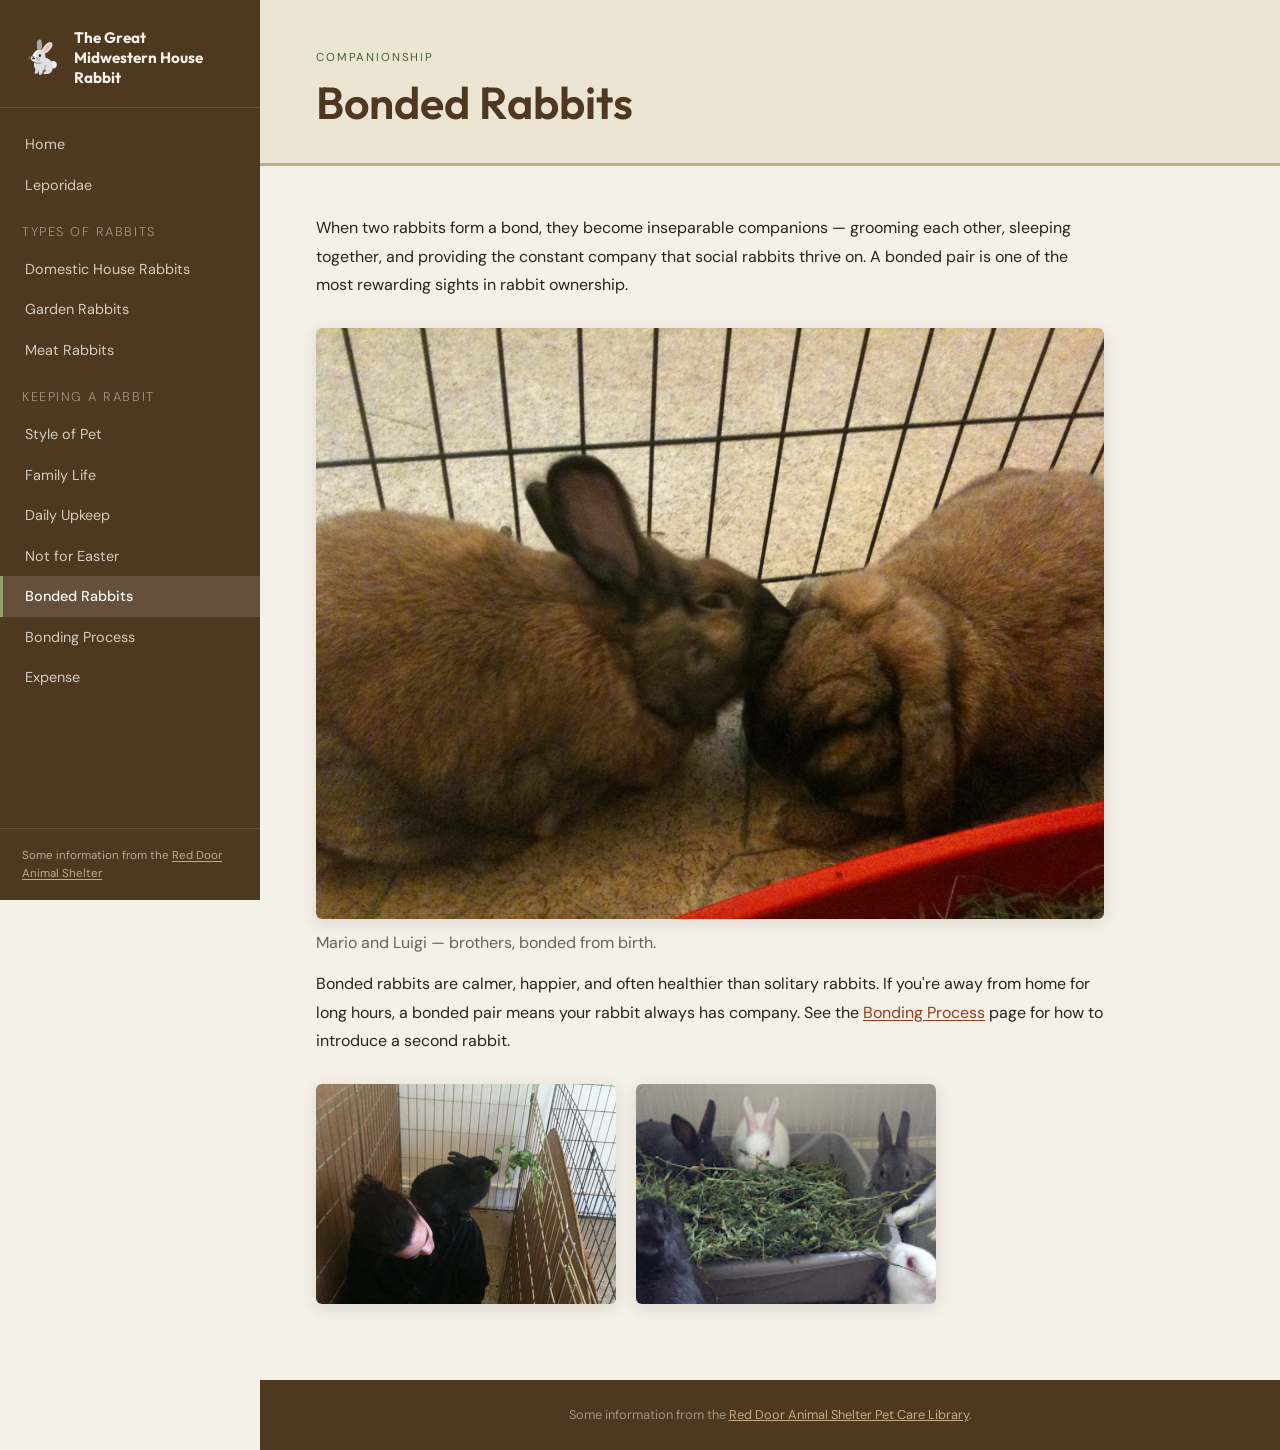
==== bonded-rabbits.html @ db513839 "Initial clean commit: rabbit site files only" ====
<!DOCTYPE html>
<html lang="en">
<head>
  <meta charset="UTF-8" />
  <meta name="viewport" content="width=device-width, initial-scale=1.0" />
  <title>Bonded Rabbits – The Great Midwestern House Rabbit</title>
  <link rel="preconnect" href="https://fonts.googleapis.com" />
  <link rel="preconnect" href="https://fonts.gstatic.com" crossorigin />
  <link href="https://fonts.googleapis.com/css2?family=Outfit:wght@400;500;600;700&family=DM+Sans:wght@300;400;500;700&display=swap" rel="stylesheet" />
  <link rel="stylesheet" href="style.css" />
</head>
<body>
  <a href="#main-content" class="skip-nav">Skip to main content</a>
  <nav class="sidebar" id="sidebar" aria-label="Site navigation">
    <div class="sidebar-header">
      <span class="sidebar-logo" aria-hidden="true">🐇</span>
      <span class="sidebar-title">The Great<br>Midwestern House Rabbit</span>
    </div>
    <ul class="nav-links" aria-label="Main navigation">
      <li><a href="index.html" class="nav-link">Home</a></li>
      <li><a href="leporidae.html" class="nav-link">Leporidae</a></li>
      <li class="nav-section">Types of Rabbits</li>
      <li><a href="domestic.html" class="nav-link">Domestic House Rabbits</a></li>
      <li><a href="garden.html" class="nav-link">Garden Rabbits</a></li>
      <li><a href="meat.html" class="nav-link">Meat Rabbits</a></li>
      <li class="nav-section">Keeping a Rabbit</li>
      <li><a href="style.html" class="nav-link">Style of Pet</a></li>
      <li><a href="family.html" class="nav-link">Family Life</a></li>
      <li><a href="daily.html" class="nav-link">Daily Upkeep</a></li>
      <li><a href="not-easter.html" class="nav-link">Not for Easter</a></li>
      <li><a href="bonded-rabbits.html" class="nav-link active" aria-current="page">Bonded Rabbits</a></li>
      <li><a href="bonding.html" class="nav-link">Bonding Process</a></li>
      <li><a href="expense.html" class="nav-link">Expense</a></li>
    </ul>
    <div class="sidebar-footer">
      Some information from the <a href="https://www.reddoorshelter.org/2022-Red-Door-Bunny-Book.pdf" target="_blank" rel="noopener noreferrer">Red Door Animal Shelter</a>
    </div>
  </nav>
  <button class="menu-toggle" id="menuToggle" aria-label="Toggle menu">☰</button>

  <main class="main-content" id="main-content">
    <div class="page-header">
      <p class="eyebrow">Companionship</p>
      <h1>Bonded <em>Rabbits</em></h1>
    </div>

    <div class="page-body">
      <p>When two rabbits form a bond, they become inseparable companions — grooming each other, sleeping together, and providing the constant company that social rabbits thrive on. A bonded pair is one of the most rewarding sights in rabbit ownership.</p>

      <img src="images/Bonded_Rabbits.jpg" alt="Mario and Luigi, brothers, bonded from birth" class="page-img" />
      <p class="page-img-caption">Mario and Luigi — brothers, bonded from birth.</p>

      <p>Bonded rabbits are calmer, happier, and often healthier than solitary rabbits. If you're away from home for long hours, a bonded pair means your rabbit always has company. See the <a href="bonding.html">Bonding Process</a> page for how to introduce a second rabbit.</p>

      <div class="img-row">
        <img src="images/Buns_at_the_Shelter.jpg" alt="Rabbits at the shelter" />
        <img src="images/Buns_at_the_Shelter_1.jpg" alt="More rabbits at the shelter" />
      </div>
    </div>

    <footer class="site-footer">
      <p>Some information from the <a href="https://www.reddoorshelter.org/2022-Red-Door-Bunny-Book.pdf" target="_blank" rel="noopener noreferrer">Red Door Animal Shelter Pet Care Library</a>.</p>
    </footer>
  </main>

  <script src="nav.js"></script>
</body>
</html>
---- style.css ----
/* ===========================
   THE GREAT MIDWESTERN HOUSE RABBIT
   Natural / Editorial Aesthetic
   =========================== */

:root {
  --cream:       #f5f0e8;
  --parchment:   #ede5d4;
  --bark:        #7a5c3a;
  --bark-dark:   #4e3820;
  --moss:        #4a5e35;      /* darkened from #6b7c55 for WCAG AA on light bg */
  --moss-light:  #8fa36e;      /* decorative only — not used for text on light bg */
  --rust:        #8f3e1e;      /* darkened from #b85c38 for WCAG AA */
  --rust-light:  #b85c38;      /* hover state on dark bg only */
  --warm-gray:   #6b6157;      /* darkened from #9c9186 for WCAG AA on light bg */
  --ink:         #2c2318;
  --sand:        #c4aa84;
  --white:       #fdfaf5;

  --sidebar-w:   260px;
  --font-display: 'Outfit', system-ui, sans-serif;
  --font-body:    'DM Sans', system-ui, sans-serif;
}

*, *::before, *::after { box-sizing: border-box; margin: 0; padding: 0; }

html { scroll-behavior: smooth; }

body {
  background-color: var(--cream);
  color: var(--ink);
  font-family: var(--font-body);
  font-size: 17px;
  line-height: 1.7;
  display: flex;
  min-height: 100vh;
}

/* =====================
   SKIP NAV
   ===================== */
.skip-nav {
  position: absolute;
  top: -999px;
  left: 0;
  z-index: 9999;
  background: var(--bark-dark);
  color: var(--cream);
  padding: 12px 20px;
  font-family: var(--font-body);
  font-size: 1rem;
  text-decoration: none;
  border-radius: 0 0 6px 0;
}
.skip-nav:focus {
  top: 0;
}

/* =====================
   SIDEBAR
   ===================== */
.sidebar {
  position: fixed;
  top: 0; left: 0;
  width: var(--sidebar-w);
  height: 100vh;
  background: var(--bark-dark);
  color: var(--cream);
  display: flex;
  flex-direction: column;
  z-index: 100;
  overflow-y: auto;
  transition: transform 0.3s ease;
}

.sidebar-header {
  padding: 28px 22px 20px;
  border-bottom: 1px solid rgba(255,255,255,0.12);
  display: flex;
  align-items: center;
  gap: 12px;
}

.sidebar-logo {
  font-size: 2rem;
  flex-shrink: 0;
  aria-hidden: true;
}

.sidebar-title {
  font-family: var(--font-display);
  font-size: 0.95rem;
  font-weight: 700;
  line-height: 1.3;
  color: var(--cream);          /* matches hero-title color */
  font-style: normal;
}

.nav-links {
  list-style: none;
  padding: 16px 0;
  flex: 1;
}

.nav-section {
  font-size: 0.8rem;
  letter-spacing: 0.12em;
  text-transform: uppercase;
  color: var(--cream);
  padding: 16px 22px 6px;
  opacity: 0.5;
  font-weight: 300;
}

.nav-link {
  display: block;
  padding: 8px 22px;
  color: rgba(245, 240, 232, 0.8);
  text-decoration: none;
  font-family: var(--font-body);
  font-size: 0.9rem;
  transition: background 0.15s, color 0.15s;
  border-left: 3px solid transparent;
}

.nav-link:hover {
  background: rgba(255,255,255,0.08);
  color: var(--white);
  border-left-color: var(--rust-light);
}

.nav-link:focus-visible {
  outline: 3px solid var(--sand);
  outline-offset: -3px;
}

.nav-link.active {
  background: rgba(255,255,255,0.12);
  color: var(--white);
  border-left-color: var(--moss-light);
  font-weight: 500;
}

.sidebar-footer {
  padding: 18px 22px;
  font-size: 0.72rem;
  color: #b8aa9a;              /* replaces rgba(white,0.45) — passes WCAG AA */
  border-top: 1px solid rgba(255,255,255,0.1);
  line-height: 1.5;
}

.sidebar-footer a {
  color: var(--sand);
  text-decoration: underline;
  text-underline-offset: 2px;
}

.sidebar-footer a:focus-visible {
  outline: 3px solid var(--sand);
  outline-offset: 2px;
}

/* =====================
   MENU TOGGLE (mobile)
   ===================== */
.menu-toggle {
  display: none;
  position: fixed;
  top: 14px; left: 14px;
  z-index: 200;
  background: var(--bark-dark);
  color: var(--cream);
  border: none;
  border-radius: 6px;
  width: 42px; height: 42px;
  font-size: 1.2rem;
  cursor: pointer;
}

.menu-toggle:focus-visible {
  outline: 3px solid var(--sand);
  outline-offset: 2px;
}

/* =====================
   MAIN CONTENT
   ===================== */
.main-content {
  margin-left: var(--sidebar-w);
  flex: 1;
  min-width: 0;
  padding: 0;
}

/* =====================
   HERO
   ===================== */
.hero {
  background: linear-gradient(135deg, var(--bark-dark) 0%, #3a2912 60%, var(--bark) 100%);
  display: flex;
  align-items: stretch;
  min-height: 480px;
  position: relative;
  overflow: hidden;
}

.hero::before {
  content: '';
  position: absolute;
  inset: 0;
  background: url("data:image/svg+xml,%3Csvg width='60' height='60' viewBox='0 0 60 60' xmlns='http://www.w3.org/2000/svg'%3E%3Cg fill='none' fill-rule='evenodd'%3E%3Cg fill='%23ffffff' fill-opacity='0.02'%3E%3Cpath d='M36 34v-4h-2v4h-4v2h4v4h2v-4h4v-2h-4zm0-30V0h-2v4h-4v2h4v4h2V6h4V4h-4zM6 34v-4H4v4H0v2h4v4h2v-4h4v-2H6zM6 4V0H4v4H0v2h4v4h2V6h4V4H6z'/%3E%3C/g%3E%3C/g%3E%3C/svg%3E");
  pointer-events: none;
}

.hero-text {
  flex: 1;
  padding: 64px 48px 64px 56px;
  display: flex;
  flex-direction: column;
  justify-content: center;
  position: relative;
  z-index: 1;
}

.hero-eyebrow {
  font-size: 0.78rem;
  letter-spacing: 0.18em;
  text-transform: uppercase;
  color: var(--cream);          /* replaces moss-light which failed on dark bg */
  margin-bottom: 14px;
}

.hero-title {
  font-family: var(--font-display);
  font-size: clamp(2.4rem, 4vw, 3.6rem);
  font-weight: 600;
  color: var(--cream);
  line-height: 1.1;
  margin-bottom: 20px;
}

.hero-title em {
  color: var(--cream);          /* same as hero-title (H1 color in hero context) */
  font-style: normal;
}

.hero-subtitle {
  font-size: 1rem;
  color: rgba(245,240,232,0.7);
  max-width: 400px;
  margin-bottom: 32px;
  line-height: 1.6;
}

.hero-cta {
  display: inline-block;
  background: var(--rust);      /* darkened rust now passes WCAG AA */
  color: var(--white);
  text-decoration: none;
  padding: 12px 28px;
  border-radius: 4px;
  font-family: var(--font-display);
  font-size: 0.95rem;
  font-weight: 700;
  letter-spacing: 0.03em;
  transition: background 0.2s, transform 0.15s;
  align-self: flex-start;
}

.hero-cta:hover {
  background: var(--rust-light);
  transform: translateY(-1px);
}

.hero-cta:focus-visible {
  outline: 3px solid var(--sand);
  outline-offset: 3px;
}

.hero-image-wrap {
  width: 380px;
  flex-shrink: 0;
  overflow: hidden;
  position: relative;
}

.hero-image-wrap::before {
  content: '';
  position: absolute;
  left: 0; top: 0; bottom: 0;
  width: 80px;
  background: linear-gradient(to right, var(--bark-dark), transparent);
  z-index: 1;
}

.hero-img {
  width: 100%;
  height: 100%;
  object-fit: cover;
  object-position: center top;
  display: block;
  opacity: 0.85;
}

/* =====================
   INTRO
   ===================== */
.intro-section {
  background: var(--parchment);
  border-bottom: 2px solid var(--sand);
  padding: 36px 56px;
}

.intro-text {
  font-size: 1.05rem;
  color: var(--bark-dark);
  max-width: 780px;
  font-style: normal;           /* no italics on screen */
  line-height: 1.8;
}

/* =====================
   CARD GRID
   ===================== */
.card-grid {
  display: grid;
  grid-template-columns: repeat(3, 1fr);
  gap: 28px;
  padding: 48px 56px;
  background: var(--cream);
}

.card {
  background: var(--white);
  border: 1px solid var(--parchment);
  border-radius: 8px;
  text-decoration: none;
  color: var(--ink);
  overflow: hidden;
  display: flex;
  flex-direction: column;
  box-shadow: 0 2px 8px rgba(44,35,24,0.06);
  transition: transform 0.2s, box-shadow 0.2s;
}

.card:hover {
  transform: translateY(-4px);
  box-shadow: 0 8px 24px rgba(44,35,24,0.12);
}

.card:focus-visible {
  outline: 3px solid var(--rust);
  outline-offset: 2px;
}

.card-wide {
  grid-column: span 1;
}

.card-img-wrap {
  height: 200px;
  overflow: hidden;
}

.card-img-wrap img {
  width: 100%;
  height: 100%;
  object-fit: cover;
  transition: transform 0.4s ease;
  display: block;
}

.card:hover .card-img-wrap img {
  transform: scale(1.04);
}

.card-body {
  padding: 20px 22px 24px;
  flex: 1;
  display: flex;
  flex-direction: column;
  gap: 8px;
}

.card-tag {
  font-size: 0.68rem;
  letter-spacing: 0.14em;
  text-transform: uppercase;
  color: var(--moss);           /* darkened moss now passes WCAG AA */
  font-weight: 600;
}

.card-body h3 {
  font-family: var(--font-display);
  font-size: 1.2rem;
  font-weight: 700;
  line-height: 1.2;
  color: var(--bark-dark);
}

.card-body p {
  font-size: 0.88rem;
  color: var(--warm-gray);      /* darkened warm-gray now passes WCAG AA */
  line-height: 1.6;
}

/* =====================
   INNER PAGE LAYOUT
   ===================== */
.page-header {
  background: var(--parchment);
  border-bottom: 3px solid var(--sand);
  padding: 48px 56px 36px;
}

.page-header .eyebrow {
  font-size: 0.72rem;
  letter-spacing: 0.16em;
  text-transform: uppercase;
  color: var(--moss);           /* darkened moss passes WCAG AA on parchment */
  margin-bottom: 10px;
}

.page-header h1 {
  font-family: var(--font-display);
  font-size: clamp(2rem, 3.5vw, 3rem);
  font-weight: 600;
  color: var(--bark-dark);
  line-height: 1.1;
}

.page-header h1 em {
  color: var(--bark-dark);      /* same as H1 color */
  font-style: normal;
}

.page-header .subtitle {
  font-style: normal;           /* no italics on screen */
  color: var(--warm-gray);
  margin-top: 8px;
  font-size: 1rem;
}

.page-body {
  padding: 48px 56px;
  max-width: 900px;
}

.page-body p,
.page-body li {
  font-size: 1rem;
  line-height: 1.8;
  margin-bottom: 12px;
}

.page-body h2 {
  font-family: var(--font-display);
  font-size: 1.5rem;
  color: var(--bark-dark);
  margin: 36px 0 14px;
  border-bottom: 2px solid var(--parchment);
  padding-bottom: 8px;
}

.page-body ul {
  padding-left: 0;
  list-style: none;
}

.page-body ul li {
  padding-left: 24px;
  position: relative;
  margin-bottom: 10px;
}

.page-body ul li::before {
  content: '•';
  color: var(--rust);
  position: absolute;
  left: 8px;
  aria-hidden: true;
}

.page-body ul ul li::before {
  content: '–';
  color: var(--moss);
}

.page-body ol {
  padding-left: 0;
  list-style: none;
  counter-reset: steps;
}

.page-body ol li {
  counter-increment: steps;
  padding-left: 48px;
  position: relative;
  margin-bottom: 14px;
}

.page-body ol li::before {
  content: counter(steps);
  position: absolute;
  left: 0;
  width: 32px; height: 32px;
  background: var(--bark-dark);
  color: var(--cream);
  border-radius: 50%;
  display: flex;
  align-items: center;
  justify-content: center;
  font-family: var(--font-display);
  font-weight: 700;
  font-size: 0.85rem;
  top: 2px;
}

/* Image blocks in pages */
.page-img {
  display: block;
  max-width: 100%;
  border-radius: 6px;
  margin: 28px 0;
  box-shadow: 0 4px 16px rgba(44,35,24,0.12);
}

.page-img-caption {
  font-size: 0.82rem;
  color: var(--warm-gray);      /* darkened warm-gray passes WCAG AA on parchment */
  font-style: normal;           /* no italics on screen */
  margin-top: -18px;
  margin-bottom: 28px;
}

.img-row {
  display: flex;
  gap: 20px;
  margin: 28px 0;
  flex-wrap: wrap;
}

.img-row img {
  flex: 1;
  min-width: 160px;
  max-width: 300px;
  height: 220px;
  object-fit: cover;
  border-radius: 6px;
  box-shadow: 0 4px 16px rgba(44,35,24,0.12);
}

/* Callout box */
.callout {
  background: var(--parchment);
  border-left: 4px solid var(--rust);
  border-radius: 0 6px 6px 0;
  padding: 16px 22px;
  margin: 24px 0;
  font-style: normal;           /* no italics on screen */
  color: var(--bark-dark);
}

/* Two-column layout */
.two-col {
  display: grid;
  grid-template-columns: 1fr 1fr;
  gap: 36px;
  align-items: start;
  margin: 28px 0;
}

/* Leporidae gallery */
.gallery-grid {
  display: grid;
  grid-template-columns: repeat(3, 1fr);
  gap: 16px;
  margin: 32px 0;
}

.gallery-grid img {
  width: 100%;
  height: 200px;
  object-fit: cover;
  border-radius: 6px;
  box-shadow: 0 3px 12px rgba(44,35,24,0.1);
  transition: transform 0.2s;
}

.gallery-grid img:hover {
  transform: scale(1.03);
}

/* =====================
   FOOTER
   ===================== */
.site-footer {
  background: var(--bark-dark);
  color: rgba(245,240,232,0.5);
  text-align: center;
  padding: 24px 48px;
  font-size: 0.8rem;
}

.site-footer a {
  color: var(--sand);
}

.site-footer a:focus-visible {
  outline: 3px solid var(--sand);
  outline-offset: 2px;
}

/* =====================
   BODY LINK STYLES
   ===================== */
.page-body a {
  color: var(--rust);
  text-decoration: underline;
  text-underline-offset: 2px;
}

.page-body a:focus-visible {
  outline: 3px solid var(--rust);
  outline-offset: 2px;
}

/* =====================
   RESPONSIVE
   ===================== */
@media (max-width: 900px) {
  .sidebar {
    transform: translateX(-100%);
  }

  .sidebar.open {
    transform: translateX(0);
  }

  .menu-toggle {
    display: flex;
    align-items: center;
    justify-content: center;
  }

  .main-content {
    margin-left: 0;
  }

  .hero {
    flex-direction: column;
    min-height: auto;
  }

  .hero-image-wrap {
    width: 100%;
    height: 280px;
  }

  .hero-text {
    padding: 48px 24px;
  }

  .intro-section,
  .page-header,
  .page-body {
    padding-left: 24px;
    padding-right: 24px;
  }

  .card-grid {
    grid-template-columns: 1fr 1fr;
    padding: 32px 24px;
    gap: 20px;
  }

  .two-col,
  .gallery-grid {
    grid-template-columns: 1fr;
  }
}

@media (max-width: 580px) {
  .card-grid {
    grid-template-columns: 1fr;
  }
}
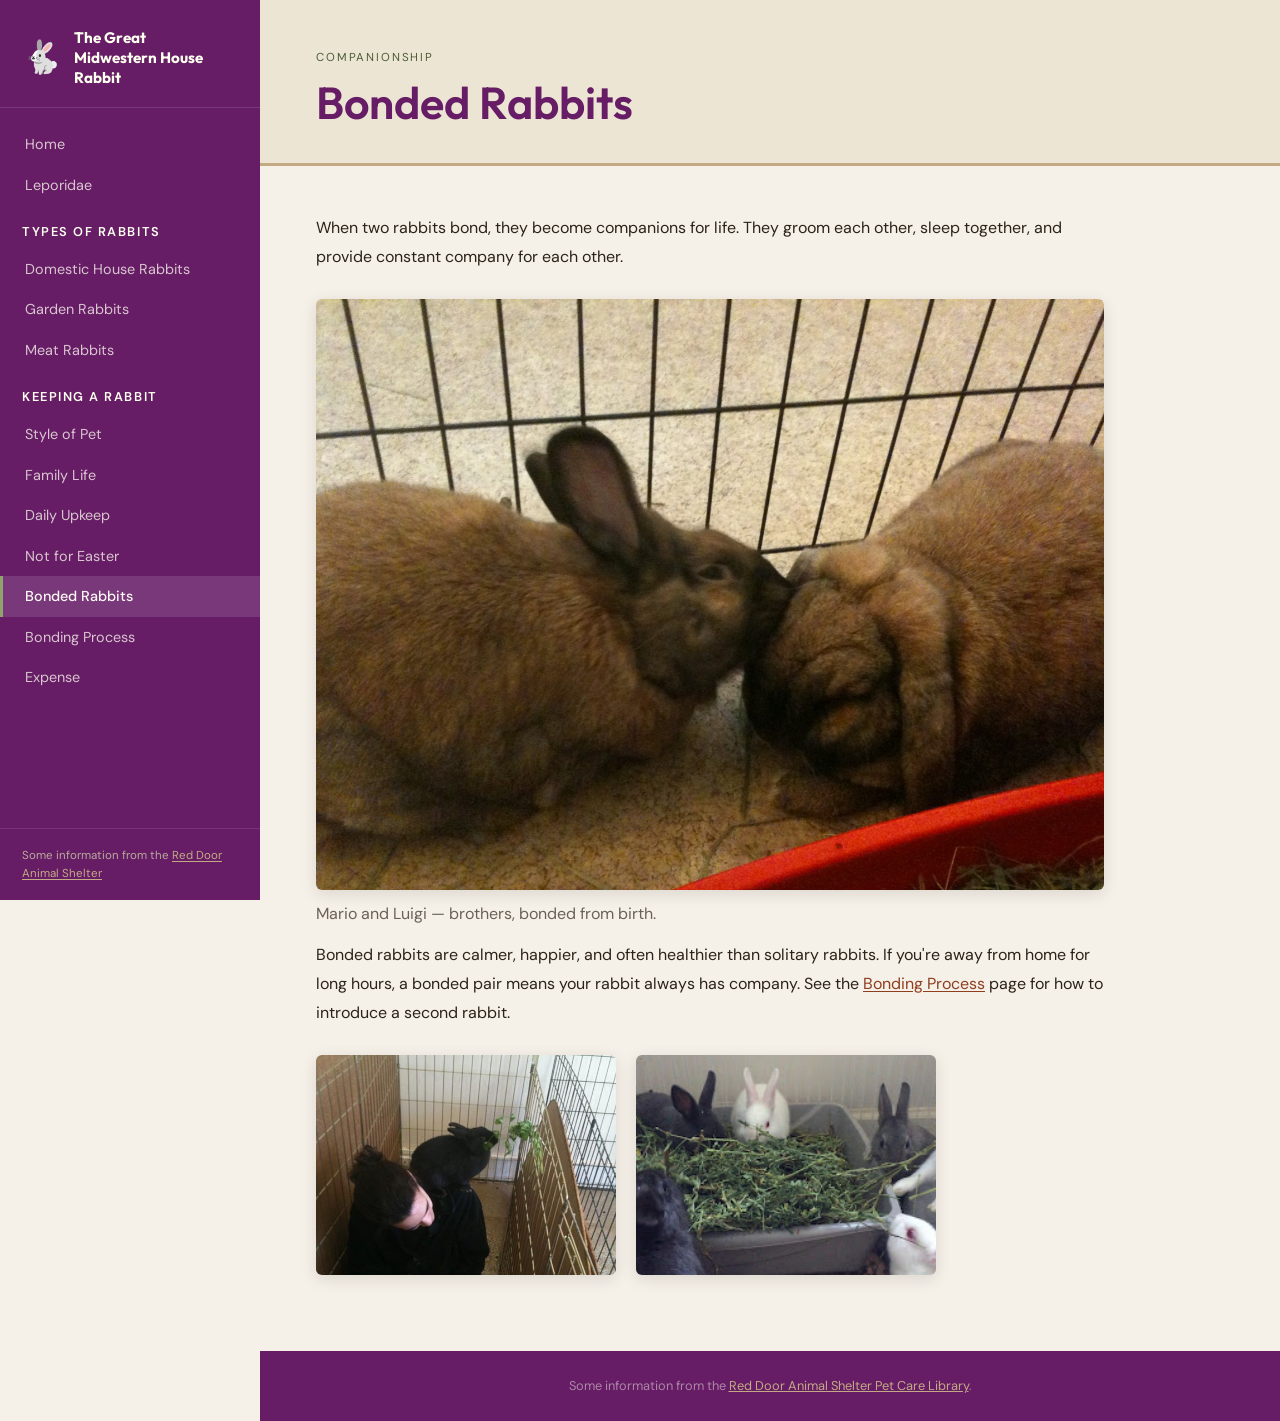
==== commit 4a13cf98: "fixed many mismatched images from Claude migration, also fixed some terrible, inaccurate text" ====
--- a/bonded-rabbits.html
+++ b/bonded-rabbits.html
@@ -45,7 +45,7 @@
     </div>
 
     <div class="page-body">
-      <p>When two rabbits form a bond, they become inseparable companions — grooming each other, sleeping together, and providing the constant company that social rabbits thrive on. A bonded pair is one of the most rewarding sights in rabbit ownership.</p>
+      <p>When two rabbits bond, they become companions for life. They groom each other, sleep together, and provide constant company for each other.</p>
 
       <img src="images/Bonded_Rabbits.jpg" alt="Mario and Luigi, brothers, bonded from birth" class="page-img" />
       <p class="page-img-caption">Mario and Luigi — brothers, bonded from birth.</p>
--- a/style.css
+++ b/style.css
@@ -6,8 +6,8 @@
 :root {
   --cream:       #f5f0e8;
   --parchment:   #ede5d4;
-  --bark:        #7a5c3a;
-  --bark-dark:   #4e3820;
+  --bark:        #803f71;     /*changed because brown was ugly */
+  --bark-dark:   #661d66;     /*changed because brown was ugly */
   --moss:        #4a5e35;      /* darkened from #6b7c55 for WCAG AA on light bg */
   --moss-light:  #8fa36e;      /* decorative only — not used for text on light bg */
   --rust:        #8f3e1e;      /* darkened from #b85c38 for WCAG AA */
@@ -16,6 +16,7 @@
   --ink:         #2c2318;
   --sand:        #c4aa84;
   --white:       #fdfaf5;
+  --ivory:       #fffff0;
 
   --sidebar-w:   260px;
   --font-display: 'Outfit', system-ui, sans-serif;
@@ -65,7 +66,7 @@
   width: var(--sidebar-w);
   height: 100vh;
   background: var(--bark-dark);
-  color: var(--cream);
+  color: var(--ivory);
   display: flex;
   flex-direction: column;
   z-index: 100;
@@ -92,7 +93,7 @@
   font-size: 0.95rem;
   font-weight: 700;
   line-height: 1.3;
-  color: var(--cream);          /* matches hero-title color */
+  color: var(--ivory);          /* matches hero-title color */
   font-style: normal;
 }
 
@@ -106,10 +107,10 @@
   font-size: 0.8rem;
   letter-spacing: 0.12em;
   text-transform: uppercase;
-  color: var(--cream);
+  color: var(--ivory);
   padding: 16px 22px 6px;
-  opacity: 0.5;
-  font-weight: 300;
+  opacity: 1.0;
+  font-weight: 600;
 }
 
 .nav-link {
@@ -169,7 +170,7 @@
   top: 14px; left: 14px;
   z-index: 200;
   background: var(--bark-dark);
-  color: var(--cream);
+  color: var(--ivory);
   border: none;
   border-radius: 6px;
   width: 42px; height: 42px;
@@ -196,14 +197,14 @@
    HERO
    ===================== */
 .hero {
-  background: linear-gradient(135deg, var(--bark-dark) 0%, #3a2912 60%, var(--bark) 100%);
+  background: linear-gradient(135deg, var(--bark-dark) 0%, #3c033a 60%, var(--bark) 100%);
   display: flex;
   align-items: stretch;
   min-height: 480px;
   position: relative;
   overflow: hidden;
 }
-
+/*
 .hero::before {
   content: '';
   position: absolute;
@@ -211,7 +212,7 @@
   background: url("data:image/svg+xml,%3Csvg width='60' height='60' viewBox='0 0 60 60' xmlns='http://www.w3.org/2000/svg'%3E%3Cg fill='none' fill-rule='evenodd'%3E%3Cg fill='%23ffffff' fill-opacity='0.02'%3E%3Cpath d='M36 34v-4h-2v4h-4v2h4v4h2v-4h4v-2h-4zm0-30V0h-2v4h-4v2h4v4h2V6h4V4h-4zM6 34v-4H4v4H0v2h4v4h2v-4h4v-2H6zM6 4V0H4v4H0v2h4v4h2V6h4V4H6z'/%3E%3C/g%3E%3C/g%3E%3C/svg%3E");
   pointer-events: none;
 }
-
+*/
 .hero-text {
   flex: 1;
   padding: 64px 48px 64px 56px;
@@ -226,7 +227,7 @@
   font-size: 0.78rem;
   letter-spacing: 0.18em;
   text-transform: uppercase;
-  color: var(--cream);          /* replaces moss-light which failed on dark bg */
+  color: var(--ivory);          /* replaces moss-light which failed on dark bg */
   margin-bottom: 14px;
 }
 
@@ -234,19 +235,19 @@
   font-family: var(--font-display);
   font-size: clamp(2.4rem, 4vw, 3.6rem);
   font-weight: 600;
-  color: var(--cream);
+  color: var(--ivory);
   line-height: 1.1;
   margin-bottom: 20px;
 }
 
 .hero-title em {
-  color: var(--cream);          /* same as hero-title (H1 color in hero context) */
+  color: var(--ivory);          /* same as hero-title (H1 color in hero context) */
   font-style: normal;
 }
 
 .hero-subtitle {
   font-size: 1rem;
-  color: rgba(245,240,232,0.7);
+  color: rgb#661d66;
   max-width: 400px;
   margin-bottom: 32px;
   line-height: 1.6;
@@ -254,7 +255,7 @@
 
 .hero-cta {
   display: inline-block;
-  background: var(--rust);      /* darkened rust now passes WCAG AA */
+  background: var(--purple);
   color: var(--white);
   text-decoration: none;
   padding: 12px 28px;
@@ -268,7 +269,7 @@
 }
 
 .hero-cta:hover {
-  background: var(--rust-light);
+  background: var(--purple-light);
   transform: translateY(-1px);
 }
 
@@ -289,7 +290,7 @@
   position: absolute;
   left: 0; top: 0; bottom: 0;
   width: 80px;
-  background: linear-gradient(to right, var(--bark-dark), transparent);
+  background: #661d66 var(--bark-dark);
   z-index: 1;
 }
 
@@ -505,7 +506,7 @@
   left: 0;
   width: 32px; height: 32px;
   background: var(--bark-dark);
-  color: var(--cream);
+  color: var(--ivory);
   border-radius: 50%;
   display: flex;
   align-items: center;
